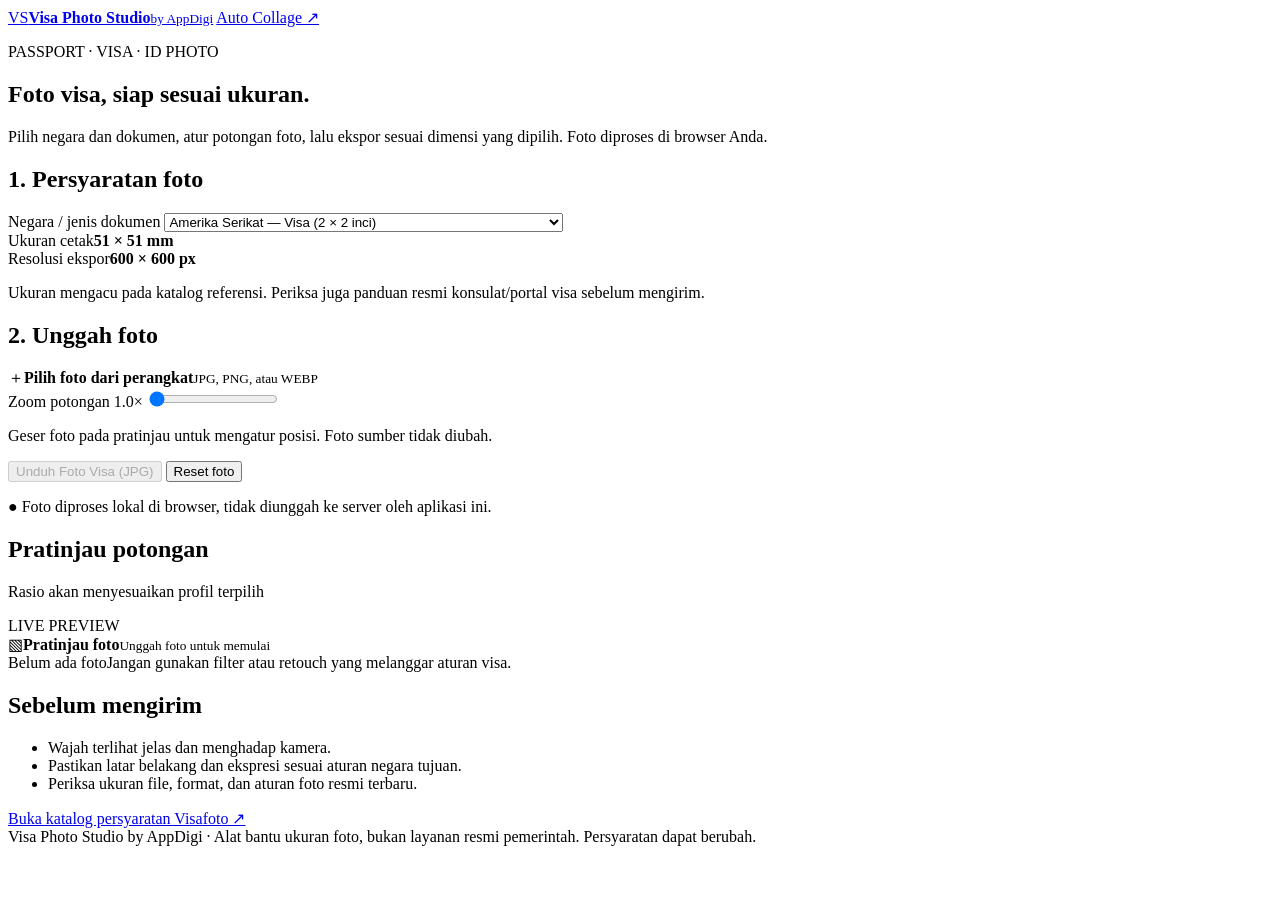
==== visa-photo/index.html @ 579538ec "Create Visa Photo Studio web app" ====
<!doctype html>
<html lang="id">
<head>
<meta charset="utf-8">
<meta name="viewport" content="width=device-width,initial-scale=1">
<meta name="theme-color" content="#10243a">
<meta name="description" content="Visa Photo Studio by AppDigi — siapkan ukuran foto visa dan paspor dari perangkat Anda.">
<link rel="manifest" href="./manifest.json">
<link rel="stylesheet" href="./style.css">
<title>Visa Photo Studio — AppDigi</title>
</head>
<body>
<header class="topbar">
  <a class="brand" href="./"><span class="brand-mark">VS</span><span><strong>Visa Photo Studio</strong><small>by AppDigi</small></span></a>
  <a class="backlink" href="../">Auto Collage ↗</a>
</header>
<main class="shell">
  <section class="intro"><p class="eyebrow">PASSPORT · VISA · ID PHOTO</p><h1>Foto visa, siap sesuai ukuran.</h1><p>Pilih negara dan dokumen, atur potongan foto, lalu ekspor sesuai dimensi yang dipilih. Foto diproses di browser Anda.</p></section>
  <section class="workspace">
    <div class="controls card">
      <h2>1. Persyaratan foto</h2>
      <label for="profile">Negara / jenis dokumen</label>
      <select id="profile">
        <option value="usvisa">Amerika Serikat — Visa (2 × 2 inci)</option>
        <option value="schengen">Schengen — Visa (35 × 45 mm)</option>
        <option value="ukvisa">Britania Raya — Visa (35 × 45 mm)</option>
        <option value="china">Tiongkok — Visa (33 × 48 mm)</option>
        <option value="indiavisa">India — Visa (2 × 2 inci)</option>
        <option value="indonesia">Indonesia — Visa (30 × 40 mm, latar merah pada profil sumber)</option>
        <option value="australia">Australia — Visa (35 × 45 mm)</option>
        <option value="canada">Kanada — Visa (35 × 45 mm)</option>
        <option value="custom">Ukuran khusus</option>
      </select>
      <div class="spec-grid">
        <div><span>Ukuran cetak</span><strong id="sizeLabel">51 × 51 mm</strong></div>
        <div><span>Resolusi ekspor</span><strong id="pixelLabel">600 × 600 px</strong></div>
      </div>
      <p class="hint" id="profileHint">Ukuran mengacu pada katalog referensi. Periksa juga panduan resmi konsulat/portal visa sebelum mengirim.</p>
      <div class="custom-grid" id="customFields" hidden>
        <label>Lebar (mm)<input type="number" id="customWidth" min="5" max="150" value="35"></label>
        <label>Tinggi (mm)<input type="number" id="customHeight" min="5" max="200" value="45"></label>
        <label>Resolusi (DPI)<input type="number" id="dpi" min="72" max="1200" value="300"></label>
      </div>
      <h2 class="section-gap">2. Unggah foto</h2>
      <label class="upload" for="photoInput"><span class="upload-icon">＋</span><strong>Pilih foto dari perangkat</strong><small>JPG, PNG, atau WEBP</small></label>
      <input id="photoInput" type="file" accept="image/jpeg,image/png,image/webp" hidden>
      <div class="crop-tools">
        <label for="zoom">Zoom potongan <output id="zoomValue">1.0×</output></label>
        <input type="range" id="zoom" min="1" max="3" value="1" step="0.01">
        <p class="hint">Geser foto pada pratinjau untuk mengatur posisi. Foto sumber tidak diubah.</p>
      </div>
      <button class="primary" id="exportBtn" disabled>Unduh Foto Visa (JPG)</button>
      <button class="secondary" id="resetBtn" type="button">Reset foto</button>
      <p class="privacy"><span>●</span> Foto diproses lokal di browser, tidak diunggah ke server oleh aplikasi ini.</p>
    </div>
    <div class="preview-column">
      <div class="card preview-card">
        <div class="preview-head"><div><h2>Pratinjau potongan</h2><p>Rasio akan menyesuaikan profil terpilih</p></div><span class="live">LIVE PREVIEW</span></div>
        <div class="stage" id="stage"><div class="empty" id="emptyState"><span>▧</span><strong>Pratinjau foto</strong><small>Unggah foto untuk memulai</small></div><canvas id="preview" hidden></canvas></div>
        <div class="preview-foot"><span id="imageInfo">Belum ada foto</span><span>Jangan gunakan filter atau retouch yang melanggar aturan visa.</span></div>
      </div>
      <div class="card checklist"><h2>Sebelum mengirim</h2><ul><li>Wajah terlihat jelas dan menghadap kamera.</li><li>Pastikan latar belakang dan ekspresi sesuai aturan negara tujuan.</li><li>Periksa ukuran file, format, dan aturan foto resmi terbaru.</li></ul><a href="https://id.visafoto.com/requirements" target="_blank" rel="noopener noreferrer">Buka katalog persyaratan Visafoto ↗</a></div>
    </div>
  </section>
  <footer>Visa Photo Studio by AppDigi · Alat bantu ukuran foto, bukan layanan resmi pemerintah. Persyaratan dapat berubah.</footer>
</main>
<script src="./app.js" defer></script>
</body></html>
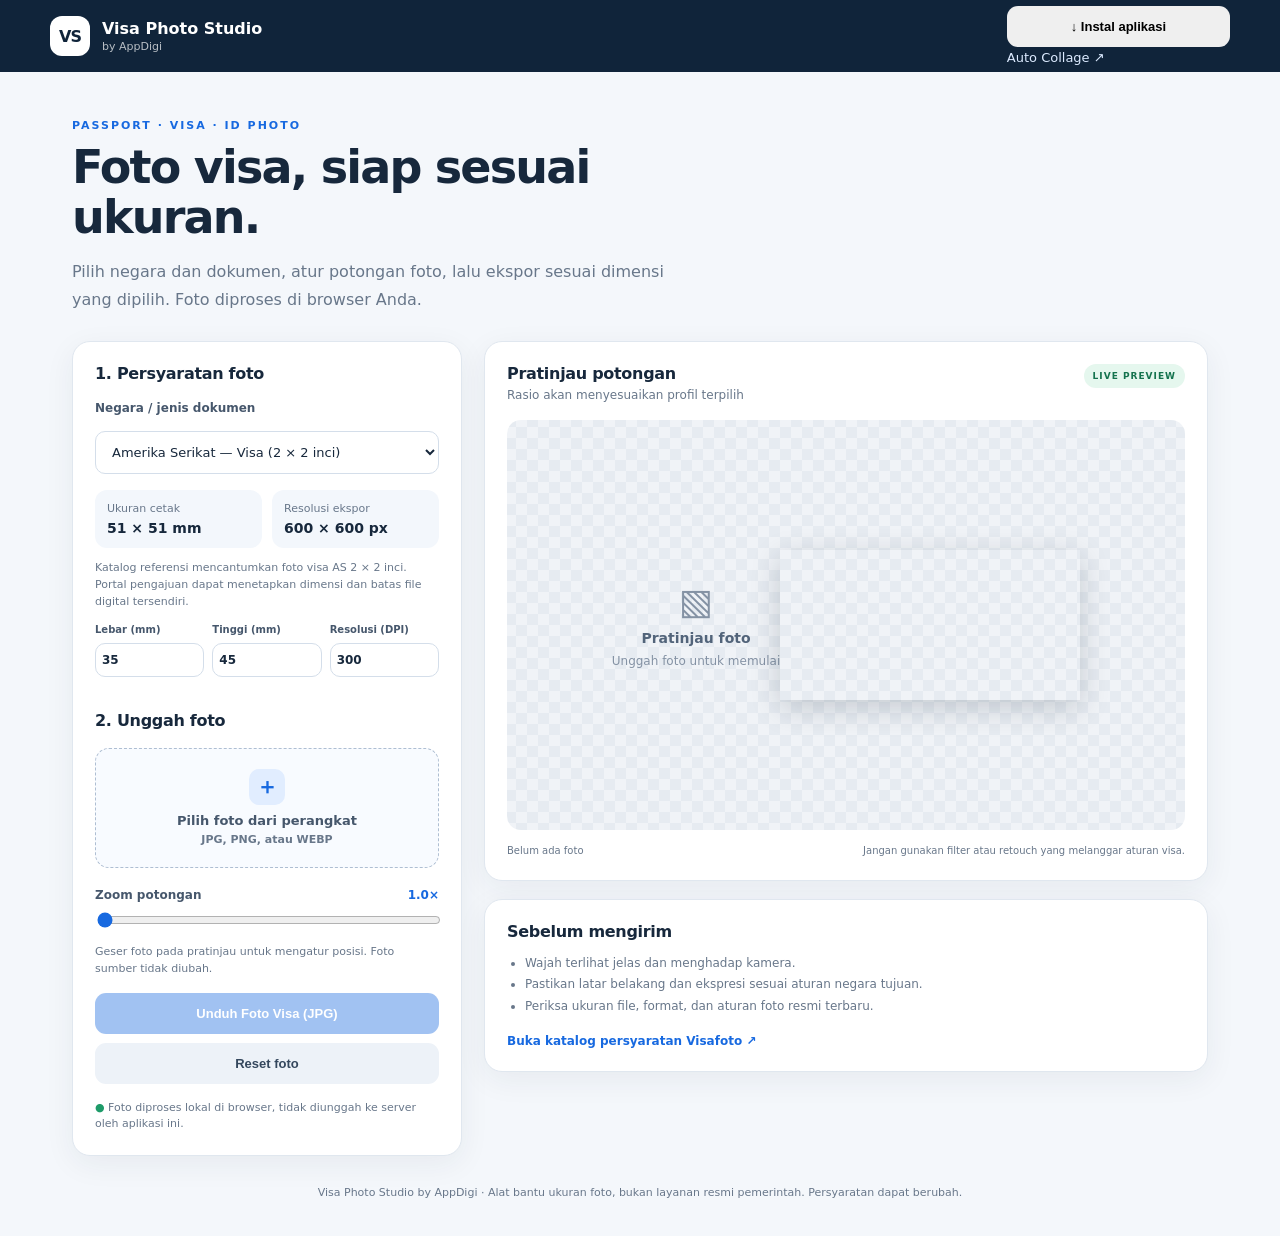
==== commit b3c414c5: "Add install button to Visa Photo Studio" ====
--- a/visa-photo/index.html
+++ b/visa-photo/index.html
@@ -12,7 +12,7 @@
 <body>
 <header class="topbar">
   <a class="brand" href="./"><span class="brand-mark">VS</span><span><strong>Visa Photo Studio</strong><small>by AppDigi</small></span></a>
-  <a class="backlink" href="../">Auto Collage ↗</a>
+  <div class="top-actions"><button class="install-btn" id="installBtn" type="button">↓ Instal aplikasi</button><a class="backlink" href="../">Auto Collage ↗</a></div>
 </header>
 <main class="shell">
   <section class="intro"><p class="eyebrow">PASSPORT · VISA · ID PHOTO</p><h1>Foto visa, siap sesuai ukuran.</h1><p>Pilih negara dan dokumen, atur potongan foto, lalu ekspor sesuai dimensi yang dipilih. Foto diproses di browser Anda.</p></section>
@@ -65,4 +65,5 @@
   <footer>Visa Photo Studio by AppDigi · Alat bantu ukuran foto, bukan layanan resmi pemerintah. Persyaratan dapat berubah.</footer>
 </main>
 <script src="./app.js" defer></script>
+<script src="./install.js" defer></script>
 </body></html>
--- a/visa-photo/style.css
+++ b/visa-photo/style.css
@@ -0,0 +1 @@
+:root{color-scheme:light;--ink:#17283c;--muted:#68778a;--line:#e0e7ef;--paper:#f4f7fb;--blue:#1769e0;--navy:#10243a}*{box-sizing:border-box}body{margin:0;background:var(--paper);color:var(--ink);font-family:Inter,ui-sans-serif,system-ui,-apple-system,"Segoe UI",sans-serif}.topbar{height:72px;background:var(--navy);color:white;display:flex;align-items:center;justify-content:space-between;padding:0 max(22px,calc((100vw - 1180px)/2))}.brand{display:flex;gap:12px;align-items:center;color:inherit;text-decoration:none}.brand-mark{display:grid;place-items:center;width:40px;height:40px;border-radius:12px;background:#fff;color:var(--navy);font-weight:900;letter-spacing:-1px}.brand strong,.brand small{display:block}.brand small{font-size:11px;opacity:.7;margin-top:2px}.backlink{color:#dceaff;text-decoration:none;font-size:13px}.shell{max-width:1180px;margin:auto;padding:36px 22px 22px}.intro{max-width:700px;margin:0 0 28px}.eyebrow{font-size:11px;font-weight:800;letter-spacing:2px;color:var(--blue)}h1{font-size:clamp(30px,4vw,46px);letter-spacing:-1.8px;line-height:1.08;margin:10px 0 12px}.intro>p:last-child{color:var(--muted);line-height:1.7;max-width:620px}.workspace{display:grid;grid-template-columns:minmax(300px,390px) minmax(0,1fr);gap:22px;align-items:start}.card{background:white;border:1px solid var(--line);border-radius:18px;box-shadow:0 8px 30px #182e4710;padding:22px}h2{font-size:16px;margin:0 0 18px;letter-spacing:-.3px}label{display:block;font-size:12px;font-weight:700;color:#46576c;margin-bottom:8px}select,input[type=number]{width:100%;margin-top:8px;border:1px solid #d4deea;border-radius:10px;background:white;padding:12px;color:var(--ink);font:inherit;font-size:13px;outline-color:var(--blue)}.spec-grid{display:grid;grid-template-columns:1fr 1fr;gap:10px;margin:16px 0 10px}.spec-grid>div{background:#f3f7fc;border-radius:12px;padding:12px}.spec-grid span,.spec-grid strong{display:block}.spec-grid span{font-size:11px;color:var(--muted);margin-bottom:5px}.spec-grid strong{font-size:14px}.hint{font-size:11px;line-height:1.55;color:var(--muted)}.section-gap{margin-top:26px}.upload{border:1.5px dashed #aebed2;background:#f8fbff;border-radius:14px;min-height:120px;display:flex;flex-direction:column;align-items:center;justify-content:center;cursor:pointer;gap:5px;text-align:center}.upload:hover{border-color:var(--blue);background:#f1f7ff}.upload-icon{display:grid;place-items:center;background:#e1edff;color:var(--blue);font-size:22px;border-radius:10px;width:36px;height:36px;margin-bottom:3px}.upload strong{font-size:13px}.upload small{font-size:11px;color:var(--muted)}.crop-tools{margin:20px 0 16px}.crop-tools label{display:flex;justify-content:space-between}.crop-tools output{color:var(--blue)}input[type=range]{width:100%;accent-color:var(--blue)}button{width:100%;border:0;border-radius:11px;padding:13px 15px;font-size:13px;font-weight:800;cursor:pointer}.primary{background:var(--blue);color:white}.primary:hover{background:#0f56bd}.primary:disabled{opacity:.4;cursor:not-allowed}.secondary{margin-top:9px;background:#edf2f8;color:#34475d}.privacy{font-size:11px;line-height:1.5;color:var(--muted);margin:16px 0 0}.privacy span{color:#1e9b69}.preview-column{display:grid;gap:18px}.preview-card{padding:22px}.preview-head{display:flex;justify-content:space-between;gap:12px;align-items:start}.preview-head h2{margin-bottom:5px}.preview-head p{font-size:12px;color:var(--muted);margin:0}.live{font-size:9px;font-weight:900;letter-spacing:1px;color:#14734e;background:#e5f7ee;padding:7px 9px;border-radius:20px;white-space:nowrap}.stage{margin-top:18px;min-height:410px;border-radius:14px;background:repeating-conic-gradient(#f0f3f7 0% 25%,#e6ebf1 0% 50%) 50%/22px 22px;display:flex;align-items:center;justify-content:center;overflow:hidden;position:relative;padding:24px}.stage canvas{display:block;max-width:100%;max-height:530px;object-fit:contain;box-shadow:0 8px 28px #0c1b2d30;touch-action:none;cursor:grab}.stage canvas:active{cursor:grabbing}.empty{display:flex;flex-direction:column;align-items:center;gap:8px;color:#8492a4}.empty span{font-size:36px}.empty strong{font-size:14px;color:#52647a}.empty small{font-size:12px}.preview-foot{display:flex;justify-content:space-between;gap:16px;margin-top:13px;font-size:10px;color:var(--muted);line-height:1.5}.preview-foot span:last-child{text-align:right}.checklist h2{margin-bottom:12px}.checklist ul{padding-left:18px;color:var(--muted);font-size:12px;line-height:1.8}.checklist a{font-size:12px;font-weight:800;color:var(--blue);text-decoration:none}footer{text-align:center;color:var(--muted);font-size:11px;line-height:1.6;padding:28px 0 12px}.custom-grid{display:grid;grid-template-columns:repeat(3,1fr);gap:8px;margin-top:14px}.custom-grid label{font-size:10px}.custom-grid input{padding:9px 6px;font-size:12px}@media(max-width:800px){.workspace{grid-template-columns:1fr}.shell{padding:26px 14px}.topbar{padding:0 15px}.stage{min-height:320px}.preview-foot{flex-direction:column;gap:4px}.preview-foot span:last-child{text-align:left}}
